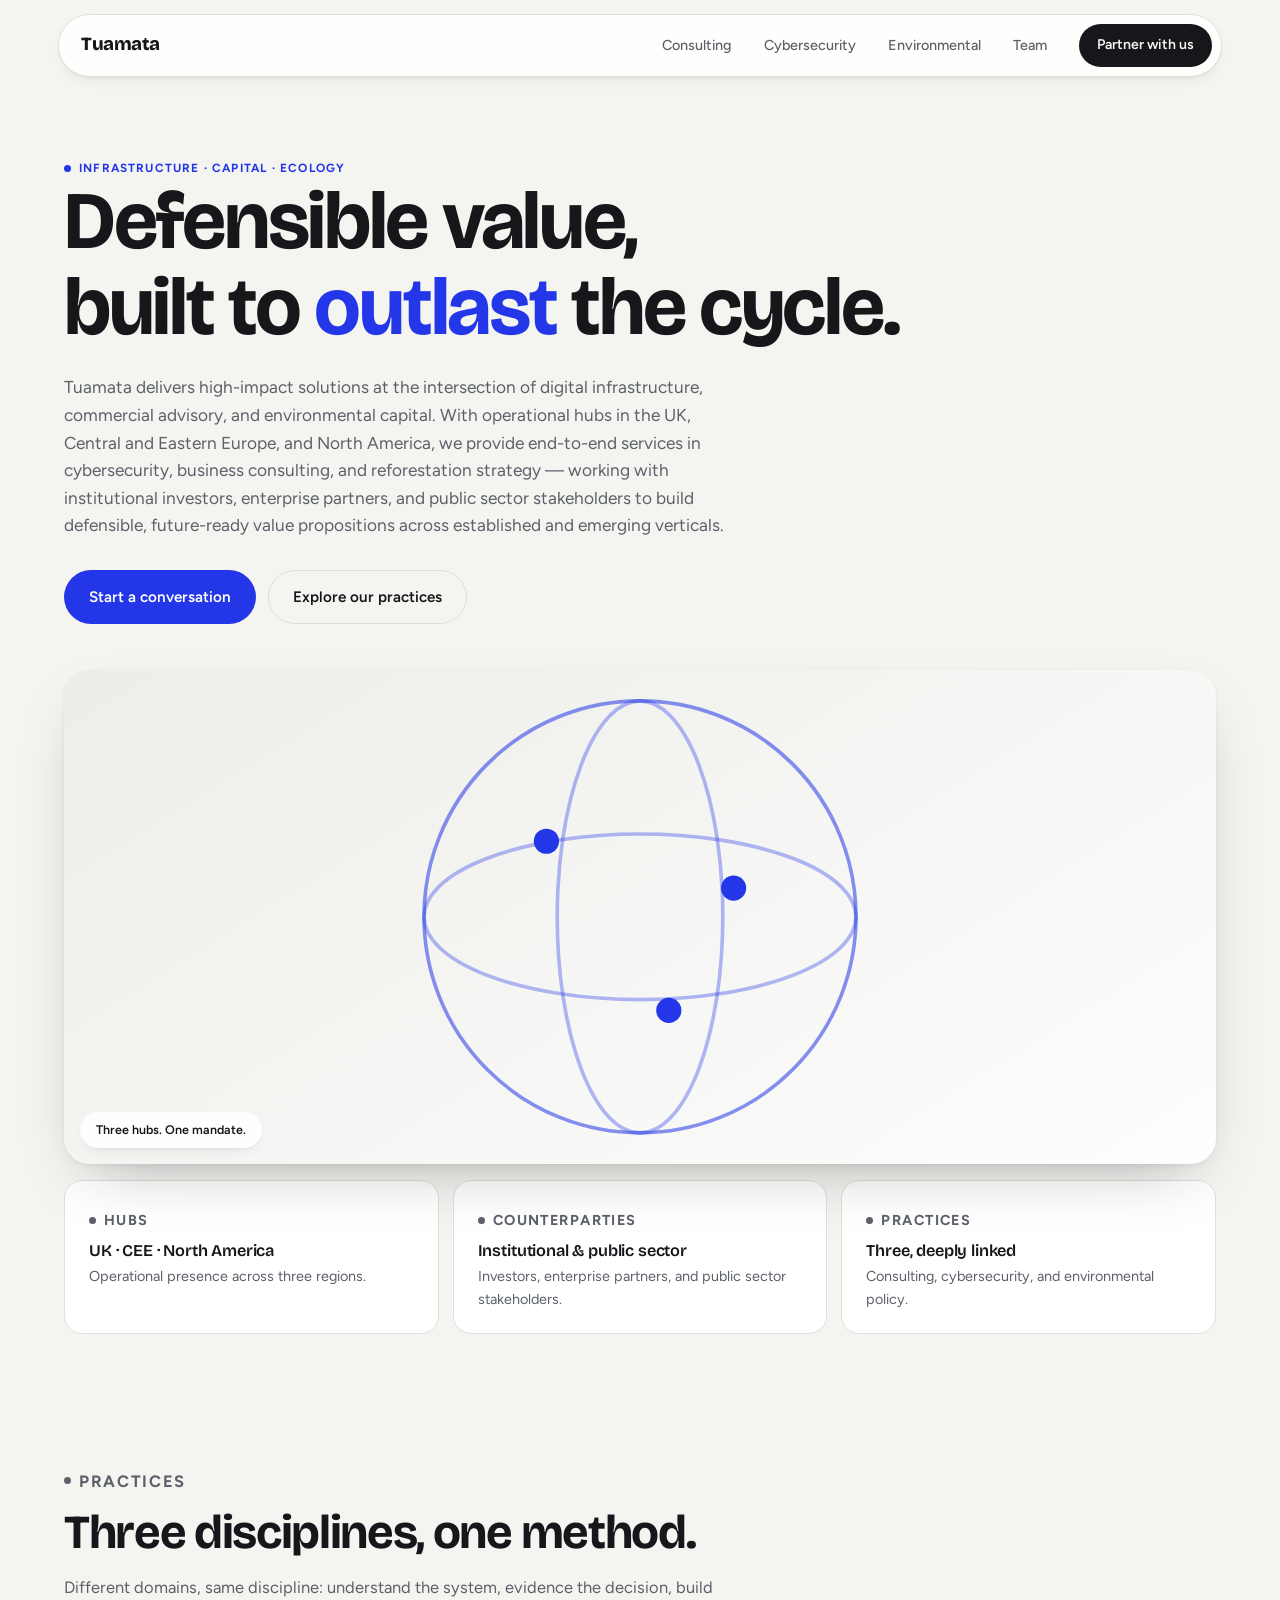
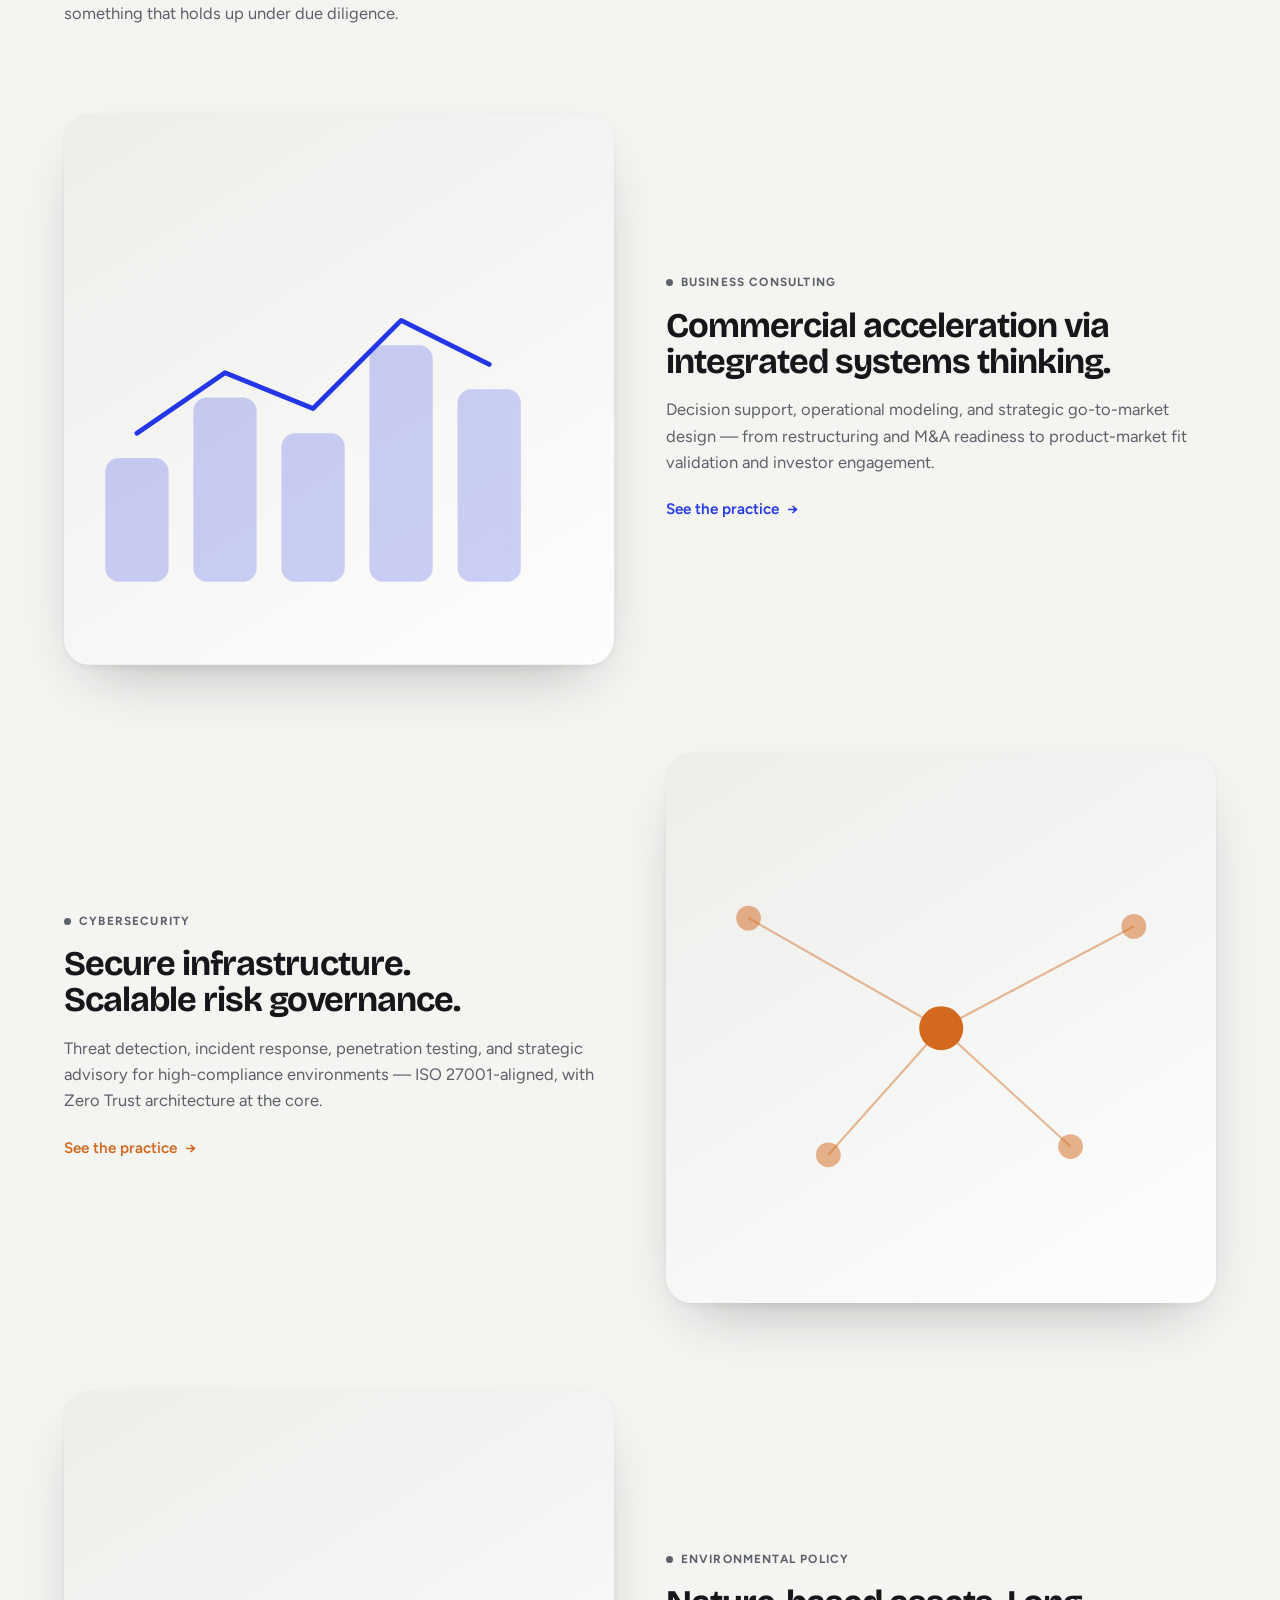
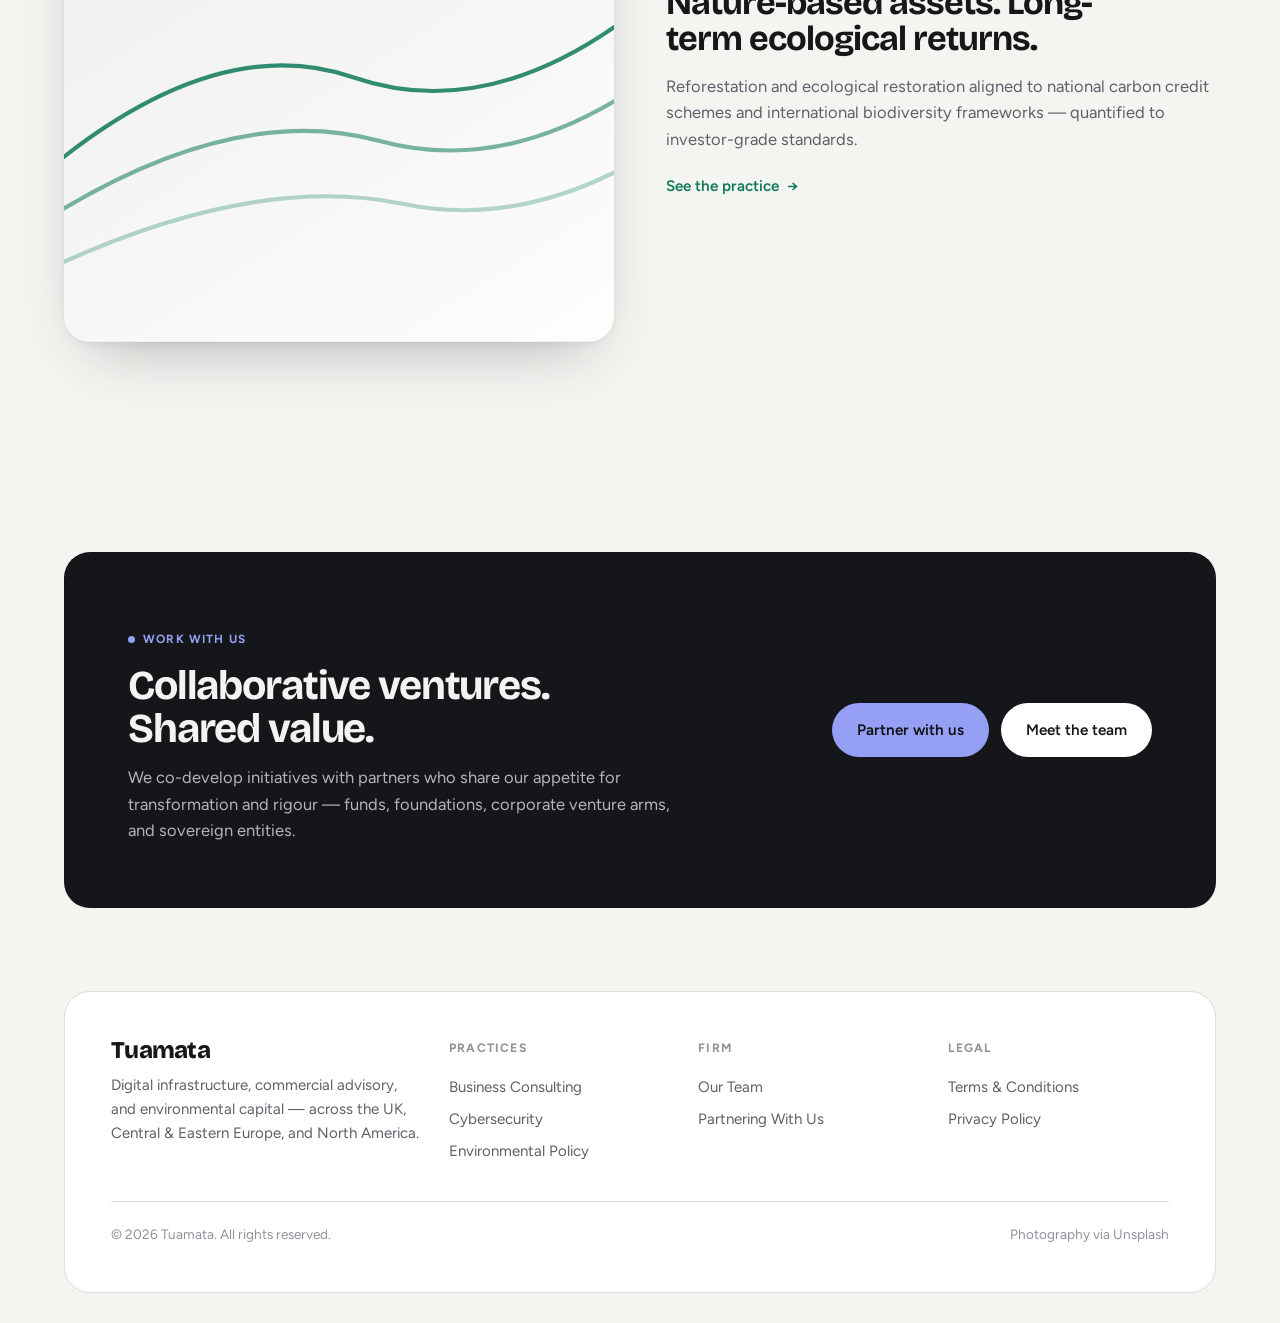
==== index.html @ 553ac47f "Add files via upload" ====
<!doctype html>
<html lang="en" data-page="home">
<head>
<meta charset="utf-8">
<meta name="viewport" content="width=device-width, initial-scale=1">
<title>Tuamata — Digital Infrastructure, Commercial Advisory &amp; Environmental Capital</title>
<meta name="description" content="Tuamata delivers solutions at the intersection of digital infrastructure, commercial advisory, and environmental capital, with hubs in the UK, Central and Eastern Europe, and North America.">
<link rel="canonical" href="https://REPLACE-DOMAIN/">
<meta property="og:type" content="website">
<meta property="og:site_name" content="Tuamata">
<meta property="og:title" content="Tuamata — Digital Infrastructure, Commercial Advisory &amp; Environmental Capital">
<meta property="og:description" content="Tuamata delivers solutions at the intersection of digital infrastructure, commercial advisory, and environmental capital, with hubs in the UK, Central and Eastern Europe, and North America.">
<meta property="og:url" content="https://REPLACE-DOMAIN/">
<meta property="og:image" content="https://images.unsplash.com/photo-1777047023536-8e47688b77f9?auto=format&amp;fit=crop&amp;q=70&amp;w=1200">
<meta name="twitter:card" content="summary_large_image">
<meta name="theme-color" content="#F4F4F1">
<link rel="icon" href="data:image/svg+xml,%3Csvg xmlns='http://www.w3.org/2000/svg' viewBox='0 0 32 32'%3E%3Crect width='32' height='32' fill='%23F4F4F1'/%3E%3Crect x='5' y='6' width='6' height='20' fill='%232337E8'/%3E%3Crect x='13' y='6' width='6' height='20' fill='%23D2691E'/%3E%3Crect x='21' y='6' width='6' height='20' fill='%230F7A5A'/%3E%3C/svg%3E">
<link rel="preconnect" href="https://fonts.googleapis.com">
<link rel="preconnect" href="https://fonts.gstatic.com" crossorigin>
<link href="https://fonts.googleapis.com/css2?family=Bricolage+Grotesque:opsz,wght@12..96,500;12..96,600;12..96,700;12..96,800&amp;family=Figtree:wght@400;500;600;700&amp;display=swap" rel="stylesheet">
<link rel="stylesheet" href="styles.css">
</head>
<body><a href="#main" class="visually-hidden">Skip to content</a>
<header class="site">
  <div class="wrap" style="padding:0 clamp(14px,3vw,44px);">
    <div class="nav-shell">
      <a href="index.html" class="wordmark">Tuamata</a>
      <button class="nav-toggle" id="navToggle" aria-expanded="false" aria-controls="primaryNav">Menu</button>
      <nav class="primary" id="primaryNav">
      <a href="business-consulting.html">Consulting</a>
      <a href="cybersecurity.html">Cybersecurity</a>
      <a href="environmental-policy.html">Environmental</a>
      <a href="our-team.html">Team</a>
      </nav>
      <a class="nav-cta" href="partnering.html">Partner with us</a>
    </div>
  </div>
</header>
<main id="main">
<section class="hero"><div class="wrap"><p class="label fade">Infrastructure · Capital · Ecology</p><h1 class="fade d1">Defensible value,<br>built to <em>outlast</em> the cycle.</h1><p class="lede fade d2">Tuamata delivers high-impact solutions at the intersection of digital infrastructure, commercial advisory, and environmental capital. With operational hubs in the UK, Central and Eastern Europe, and North America, we provide end-to-end services in cybersecurity, business consulting, and reforestation strategy — working with institutional investors, enterprise partners, and public sector stakeholders to build defensible, future-ready value propositions across established and emerging verticals.</p><div class="hero-actions fade d3"><a class="btn" href="partnering.html">Start a conversation</a><a class="btn ghost" href="business-consulting.html">Explore our practices</a></div><div class="hero-media fade d3"><figure class="media wide" style="margin:0;"><img src="https://images.unsplash.com/photo-1777047023536-8e47688b77f9?auto=format&amp;fit=crop&amp;q=80&amp;w=1800" alt="Earth photographed from space at night, city lights and continents visible" loading="eager" onerror="this.parentElement.classList.add('art-fallback')"><div class="art"><svg viewBox="0 0 640 400" preserveAspectRatio="xMidYMid slice" role="img" aria-hidden="true"><defs><linearGradient id="g1" x1="0" y1="0" x2="1" y2="1"><stop offset="0" stop-color="var(--surface-2)"></stop><stop offset="1" stop-color="var(--surface)"></stop></linearGradient></defs><rect width="640" height="400" fill="url(#g1)"></rect><circle cx="320" cy="200" r="120" fill="none" stroke="var(--accent-page)" stroke-width="2" opacity=".55"></circle><ellipse cx="320" cy="200" rx="120" ry="46" fill="none" stroke="var(--accent-page)" stroke-width="2" opacity=".35"></ellipse><ellipse cx="320" cy="200" rx="46" ry="120" fill="none" stroke="var(--accent-page)" stroke-width="2" opacity=".35"></ellipse><circle cx="268" cy="158" r="7" fill="var(--accent-page)"></circle><circle cx="372" cy="184" r="7" fill="var(--accent-page)"></circle><circle cx="336" cy="252" r="7" fill="var(--accent-page)"></circle></svg></div><figcaption class="chip">Three hubs. One mandate.</figcaption></figure></div><div class="strip"><div><p class="label">Hubs</p><h4>UK · CEE · North America</h4><p>Operational presence across three regions.</p></div><div><p class="label">Counterparties</p><h4>Institutional &amp; public sector</h4><p>Investors, enterprise partners, and public sector stakeholders.</p></div><div><p class="label">Practices</p><h4>Three, deeply linked</h4><p>Consulting, cybersecurity, and environmental policy.</p></div></div></div></section><section><div class="wrap"><div class="sec-head"><p class="label">Practices</p><h2>Three disciplines, one method.</h2><p>Different domains, same discipline: understand the system, evidence the decision, build something that holds up under due diligence.</p></div><div class="practice p-consulting"><div><p class="label">Business Consulting</p><h3>Commercial acceleration via integrated systems thinking.</h3><p>Decision support, operational modeling, and strategic go-to-market design — from restructuring and M&amp;A readiness to product-market fit validation and investor engagement.</p><a class="more" href="business-consulting.html">See the practice <span>→</span></a></div><div class="practice-media"><figure class="media square" style="margin:0;"><img src="https://images.unsplash.com/photo-1770580833511-1406842c0bb0?auto=format&amp;fit=crop&amp;q=80&amp;w=1800" alt="Looking up through the glass dome of a modern spiral atrium" loading="lazy" onerror="this.parentElement.classList.add('art-fallback')"><div class="art"><svg viewBox="0 0 640 400" preserveAspectRatio="xMidYMid slice" role="img" aria-hidden="true"><defs><linearGradient id="g2" x1="0" y1="0" x2="1" y2="1"><stop offset="0" stop-color="var(--surface-2)"></stop><stop offset="1" stop-color="var(--surface)"></stop></linearGradient></defs><rect width="640" height="400" fill="url(#g2)"></rect><g fill="var(--accent-page)" opacity=".22"><rect x="150" y="250" width="46" height="90" rx="10"></rect><rect x="214" y="206" width="46" height="134" rx="10"></rect><rect x="278" y="232" width="46" height="108" rx="10"></rect><rect x="342" y="168" width="46" height="172" rx="10"></rect><rect x="406" y="200" width="46" height="140" rx="10"></rect></g><polyline points="173,232 237,188 301,214 365,150 429,182" fill="none" stroke="var(--accent-page)" stroke-width="3.5" stroke-linecap="round" stroke-linejoin="round"></polyline></svg></div></figure></div></div><div class="practice p-cyber"><div><p class="label">Cybersecurity</p><h3>Secure infrastructure. Scalable risk governance.</h3><p>Threat detection, incident response, penetration testing, and strategic advisory for high-compliance environments — ISO 27001-aligned, with Zero Trust architecture at the core.</p><a class="more" href="cybersecurity.html">See the practice <span>→</span></a></div><div class="practice-media"><figure class="media square" style="margin:0;"><img src="https://images.unsplash.com/photo-1558494949-ef010cbdcc31?auto=format&amp;fit=crop&amp;q=80&amp;w=1800" alt="Server racks lit by indicator lights in a data centre" loading="lazy" onerror="this.parentElement.classList.add('art-fallback')"><div class="art"><svg viewBox="0 0 640 400" preserveAspectRatio="xMidYMid slice" role="img" aria-hidden="true"><defs><linearGradient id="g3" x1="0" y1="0" x2="1" y2="1"><stop offset="0" stop-color="var(--surface-2)"></stop><stop offset="1" stop-color="var(--surface)"></stop></linearGradient></defs><rect width="640" height="400" fill="url(#g3)"></rect><g stroke="var(--accent-page)" stroke-width="1.6" opacity=".45"><line x1="180" y1="120" x2="320" y2="200"></line><line x1="320" y1="200" x2="460" y2="126"></line><line x1="320" y1="200" x2="238" y2="292"></line><line x1="320" y1="200" x2="414" y2="286"></line></g><g fill="var(--accent-page)" opacity=".5"><circle cx="180" cy="120" r="9"></circle><circle cx="460" cy="126" r="9"></circle><circle cx="238" cy="292" r="9"></circle><circle cx="414" cy="286" r="9"></circle></g><circle cx="320" cy="200" r="16" fill="var(--accent-page)"></circle></svg></div></figure></div></div><div class="practice p-environment"><div><p class="label">Environmental Policy</p><h3>Nature-based assets. Long-term ecological returns.</h3><p>Reforestation and ecological restoration aligned to national carbon credit schemes and international biodiversity frameworks — quantified to investor-grade standards.</p><a class="more" href="environmental-policy.html">See the practice <span>→</span></a></div><div class="practice-media"><figure class="media square" style="margin:0;"><img src="https://images.unsplash.com/photo-1729253582825-d5f24d0d1a8b?auto=format&amp;fit=crop&amp;q=80&amp;w=1800" alt="Aerial view of a forest canopy under sunrise fog" loading="lazy" onerror="this.parentElement.classList.add('art-fallback')"><div class="art"><svg viewBox="0 0 640 400" preserveAspectRatio="xMidYMid slice" role="img" aria-hidden="true"><defs><linearGradient id="g4" x1="0" y1="0" x2="1" y2="1"><stop offset="0" stop-color="var(--surface-2)"></stop><stop offset="1" stop-color="var(--surface)"></stop></linearGradient></defs><rect width="640" height="400" fill="url(#g4)"></rect><g fill="none" stroke="var(--accent-page)" stroke-width="3" stroke-linecap="round"><path d="M80,300 Q220,170 330,208 Q440,246 560,140" opacity=".85"></path><path d="M70,336 Q230,222 348,254 Q456,284 570,190" opacity=".55"></path><path d="M60,372 Q240,274 366,300 Q470,322 580,240" opacity=".3"></path></g></svg></div></figure></div></div></div></section><section><div class="wrap"><div class="band"><div><p class="label">Work with us</p><h2 style="margin-top:14px;">Collaborative ventures. Shared value.</h2><p>We co-develop initiatives with partners who share our appetite for transformation and rigour — funds, foundations, corporate venture arms, and sovereign entities.</p></div><div style="display:flex; gap:12px; flex-wrap:wrap; justify-content:flex-end;"><a class="btn" href="partnering.html">Partner with us</a><a class="btn light" href="our-team.html">Meet the team</a></div></div></div></section>
</main>
<footer class="site">
  <div class="wrap">
    <div class="footer-inner">
      <div class="footer-top">
        <div class="footer-brand">
          <h4>Tuamata</h4>
          <p>Digital infrastructure, commercial advisory, and environmental capital &mdash; across the UK, Central &amp; Eastern Europe, and North America.</p>
        </div>
        <div>
          <h5>Practices</h5>
          <a href="business-consulting.html">Business Consulting</a>
          <a href="cybersecurity.html">Cybersecurity</a>
          <a href="environmental-policy.html">Environmental Policy</a>
        </div>
        <div>
          <h5>Firm</h5>
          <a href="our-team.html">Our Team</a>
          <a href="partnering.html">Partnering With Us</a>
        </div>
        <div>
          <h5>Legal</h5>
          <a href="terms.html">Terms &amp; Conditions</a>
          <a href="privacy.html">Privacy Policy</a>
        </div>
      </div>
      <div class="footer-base">
        <span>&copy; <span id="year">2026</span> Tuamata. All rights reserved.</span>
        <span>Photography via Unsplash</span>
      </div>
    </div>
  </div>
</footer>
<script src="script.js"></script>
</body>
</html>
---- styles.css ----
/* ============ Option C — contemporary editorial ============ */
  :root{
    --bg:#F4F4F1;
    --surface:#FFFFFF;
    --surface-2:#EBEBE7;
    --ink:#15171A;
    --ink-muted:#5C6169;
    --ink-faint:#8E939A;
    --line:#DEDEDA;

    --accent:#2337E8;
    --accent-press:#1A2AC0;
    --on-accent:#FFFFFF;
    --consulting:#2337E8;
    --cyber:#D2691E;
    --environment:#0F7A5A;
    --accent-page:var(--accent);

    --deep:#14161A;
    --deep-ink:#F3F4F1;

    --r-lg:26px;
    --r-md:18px;
    --r-sm:12px;
    --r-pill:999px;

    --display:'Bricolage Grotesque','Helvetica Neue',Arial,sans-serif;
    --body:'Figtree','Helvetica Neue',Arial,sans-serif;
    --shadow-sm:0 1px 2px rgba(21,23,26,.05), 0 6px 18px -10px rgba(21,23,26,.16);
    --shadow-lg:0 2px 6px rgba(21,23,26,.06), 0 26px 60px -28px rgba(21,23,26,.34);
  }
  @media (prefers-color-scheme: dark){
    :root:not([data-theme="light"]){
      --bg:#101215;
      --surface:#181A1E;
      --surface-2:#212429;
      --ink:#F0F1EE;
      --ink-muted:#A0A6AD;
      --ink-faint:#767C84;
      --line:#262A2F;

      --accent:#8092FF;
      --accent-press:#A3B0FF;
      --on-accent:#0E1014;
      --consulting:#8092FF;
      --cyber:#E8A264;
      --environment:#4FC29B;

      --deep:#080A0C;
      --deep-ink:#F0F1EE;
      --shadow-sm:0 1px 2px rgba(0,0,0,.4), 0 8px 20px -12px rgba(0,0,0,.7);
      --shadow-lg:0 2px 6px rgba(0,0,0,.5), 0 30px 64px -30px rgba(0,0,0,.85);
    }
  }
  :root[data-theme="dark"]{
    --bg:#101215; --surface:#181A1E; --surface-2:#212429;
    --ink:#F0F1EE; --ink-muted:#A0A6AD; --ink-faint:#767C84; --line:#262A2F;
    --accent:#8092FF; --accent-press:#A3B0FF; --on-accent:#0E1014;
    --consulting:#8092FF; --cyber:#E8A264; --environment:#4FC29B;
    --deep:#080A0C; --deep-ink:#F0F1EE;
    --shadow-sm:0 1px 2px rgba(0,0,0,.4), 0 8px 20px -12px rgba(0,0,0,.7);
    --shadow-lg:0 2px 6px rgba(0,0,0,.5), 0 30px 64px -30px rgba(0,0,0,.85);
  }
  html[data-page="business-consulting"]{ --accent-page:var(--consulting); }
  html[data-page="cybersecurity"]{ --accent-page:var(--cyber); }
  html[data-page="environmental-policy"]{ --accent-page:var(--environment); }

  *,*::before,*::after{ box-sizing:border-box; }
  body{
    margin:0; background:var(--bg); color:var(--ink);
    font-family:var(--body); font-size:16.5px; line-height:1.6;
    -webkit-font-smoothing:antialiased;
  }
  img{ max-width:100%; display:block; }
  a{ color:inherit; }
  p{ margin:0; }
  h1,h2,h3,h4{ margin:0; font-family:var(--display); font-weight:700; letter-spacing:-.028em; line-height:1.05; text-wrap:balance; }
  ::selection{ background:var(--accent-page); color:var(--on-accent); }
  :focus-visible{ outline:2.5px solid var(--accent-page); outline-offset:3px; border-radius:4px; }
  .visually-hidden{ position:absolute; width:1px; height:1px; overflow:hidden; clip:rect(0 0 0 0); white-space:nowrap; }

  .wrap{ max-width:1240px; margin:0 auto; padding:0 clamp(18px,3.6vw,44px); }
  .label{
    display:inline-flex; align-items:center; gap:8px; font-size:.74rem; font-weight:700;
    letter-spacing:.1em; text-transform:uppercase; color:var(--accent-page);
  }
  .label::before{ content:""; width:7px; height:7px; border-radius:50%; background:currentColor; }

  /* ---- Floating pill nav ---- */
  header.site{ position:sticky; top:0; z-index:60; padding:14px 0 0; }
  .nav-shell{
    max-width:1240px; margin:0 auto; display:flex; align-items:center; gap:18px;
    background:color-mix(in srgb, var(--surface) 86%, transparent);
    backdrop-filter:blur(14px) saturate(1.2);
    border:1px solid var(--line); border-radius:var(--r-pill);
    padding:9px 9px 9px 22px; box-shadow:var(--shadow-sm);
  }
  .wordmark{ font-family:var(--display); font-weight:800; font-size:1.16rem; letter-spacing:-.03em; text-decoration:none; color:var(--ink); }
  nav.primary{ display:flex; gap:4px; margin-left:auto; }
  nav.primary a{
    text-decoration:none; color:var(--ink-muted); font-size:.9rem; font-weight:500;
    padding:8px 14px; border-radius:var(--r-pill); transition:background .16s ease, color .16s ease;
  }
  nav.primary a:hover{ background:var(--surface-2); color:var(--ink); }
  nav.primary a[aria-current="page"]{ background:var(--accent-page); color:var(--on-accent); }
  .nav-cta{
    text-decoration:none; background:var(--ink); color:var(--bg); font-size:.88rem; font-weight:600;
    padding:10px 18px; border-radius:var(--r-pill); white-space:nowrap;
  }
  .nav-cta:hover{ background:var(--accent-page); color:var(--on-accent); }
  .nav-toggle{
    display:none; margin-left:auto; background:var(--ink); color:var(--bg); border:none;
    font-family:var(--body); font-size:.86rem; font-weight:600; padding:10px 18px;
    border-radius:var(--r-pill); cursor:pointer;
  }
  @media (max-width:940px){
    nav.primary{
      display:none; position:absolute; left:0; right:0; top:calc(100% + 10px);
      flex-direction:column; gap:2px; background:var(--surface); border:1px solid var(--line);
      border-radius:var(--r-md); padding:10px; box-shadow:var(--shadow-lg);
    }
    nav.primary.open{ display:flex; }
    nav.primary a{ padding:12px 16px; border-radius:var(--r-sm); }
    .nav-cta{ display:none; }
    .nav-toggle{ display:inline-block; }
    .nav-shell{ position:relative; }
  }

  /* ---- Hero ---- */
  .hero{ padding:clamp(38px,6vw,76px) 0 clamp(20px,3vw,34px); }
  .hero h1{ font-size:clamp(2.5rem,6.4vw,5.1rem); }
  .hero h1 em{ font-style:normal; color:var(--accent-page); }
  .hero .lede{ margin-top:24px; font-size:clamp(1rem,1.35vw,1.14rem); color:var(--ink-muted); max-width:60ch; }
  .hero-actions{ display:flex; gap:12px; flex-wrap:wrap; margin-top:30px; }

  .btn{
    display:inline-flex; align-items:center; gap:9px; text-decoration:none; cursor:pointer;
    font-family:var(--body); font-size:.95rem; font-weight:600; padding:14px 24px;
    border-radius:var(--r-pill); background:var(--accent-page); color:var(--on-accent);
    border:1px solid transparent; transition:transform .16s ease, background .16s ease;
  }
  .btn:hover{ transform:translateY(-1px); }
  .btn.ghost{ background:transparent; color:var(--ink); border-color:var(--line); }
  .btn.ghost:hover{ border-color:var(--ink); }
  .btn.light{ background:var(--surface); color:var(--ink); }

  /* ---- Media ---- */
  .media{ position:relative; overflow:hidden; border-radius:var(--r-lg); background:var(--surface-2); box-shadow:var(--shadow-lg); }
  .media img{ width:100%; height:100%; object-fit:cover; transition:transform .7s cubic-bezier(.2,.7,.3,1); }
  .media:hover img{ transform:scale(1.03); }
  .media.tall img{ aspect-ratio:4/5; }
  .media.wide img{ aspect-ratio:16/9; }
  .media.square img{ aspect-ratio:1/1; }
  .media .art{ display:none; width:100%; aspect-ratio:16/9; }
  .media.square .art{ aspect-ratio:1/1; }
  .media.tall .art{ aspect-ratio:4/5; }
  .hero-media .media .art{ aspect-ratio:21/9; }
  @media (max-width:700px){ .hero-media .media .art{ aspect-ratio:4/3; } }
  .media .art svg{ width:100%; height:100%; display:block; }
  .media.art-fallback img{ display:none; }
  .media.art-fallback .art{ display:block; }
  .media .chip{
    position:absolute; left:16px; bottom:16px; background:color-mix(in srgb, var(--surface) 88%, transparent);
    backdrop-filter:blur(8px); border-radius:var(--r-pill); padding:8px 16px;
    font-size:.78rem; font-weight:600; color:var(--ink); box-shadow:var(--shadow-sm);
  }

  .hero-media{ margin-top:clamp(28px,4vw,46px); }
  .hero-media .media img{ aspect-ratio:21/9; }
  @media (max-width:700px){ .hero-media .media img{ aspect-ratio:4/3; } }

  /* ---- Stat strip ---- */
  .strip{ display:grid; grid-template-columns:repeat(3,1fr); gap:14px; margin-top:16px; }
  .strip > div{ background:var(--surface); border:1px solid var(--line); border-radius:var(--r-md); padding:22px 24px; }
  .strip h4{ font-size:1.02rem; font-weight:600; margin-top:10px; letter-spacing:-.01em; }
  .strip p{ color:var(--ink-muted); font-size:.9rem; margin-top:6px; }
  @media (max-width:820px){ .strip{ grid-template-columns:1fr; } }

  /* ---- Sections ---- */
  section{ padding:clamp(46px,6.5vw,90px) 0; }
  .sec-head{ max-width:60ch; margin-bottom:clamp(26px,3.5vw,44px); }
  .sec-head h2{ font-size:clamp(1.9rem,3.7vw,3rem); margin-top:14px; }
  .sec-head p{ color:var(--ink-muted); margin-top:16px; font-size:1.03rem; }

  /* ---- Practice blocks ---- */
  .practice{
    display:grid; grid-template-columns:1fr 1fr; gap:clamp(24px,4vw,64px); align-items:center;
    padding:clamp(26px,3.5vw,44px) 0;
  }
  .practice:nth-child(even) .practice-media{ order:-1; }
  .practice h3{ font-size:clamp(1.6rem,2.7vw,2.3rem); margin-top:14px; }
  .practice p{ color:var(--ink-muted); margin-top:16px; }
  .practice .more{
    display:inline-flex; align-items:center; gap:8px; margin-top:22px; text-decoration:none;
    font-weight:600; font-size:.95rem; color:var(--accent-page);
  }
  .practice .more span{ transition:transform .18s ease; }
  .practice .more:hover span{ transform:translateX(4px); }
  .p-consulting{ --accent-page:var(--consulting); }
  .p-cyber{ --accent-page:var(--cyber); }
  .p-environment{ --accent-page:var(--environment); }
  @media (max-width:860px){
    .practice{ grid-template-columns:1fr; }
    .practice:nth-child(even) .practice-media{ order:0; }
  }

  /* ---- Cards ---- */
  .cards{ display:grid; grid-template-columns:repeat(3,1fr); gap:16px; }
  .cards.two{ grid-template-columns:repeat(2,1fr); }
  .card{
    background:var(--surface); border:1px solid var(--line); border-radius:var(--r-md);
    padding:26px 26px 28px; transition:transform .18s ease, box-shadow .18s ease;
  }
  .card:hover{ transform:translateY(-3px); box-shadow:var(--shadow-lg); }
  .card h4{ font-size:1.1rem; font-weight:700; margin-top:14px; }
  .card p{ color:var(--ink-muted); font-size:.93rem; margin-top:10px; }
  .card .dot{ width:34px; height:34px; border-radius:var(--r-pill); background:var(--accent-page); opacity:.14; }
  @media (max-width:900px){ .cards, .cards.two{ grid-template-columns:1fr 1fr; } }
  @media (max-width:620px){ .cards, .cards.two{ grid-template-columns:1fr; } }

  /* ---- List rows ---- */
  .rows{ border-top:1px solid var(--line); }
  .row{ display:grid; grid-template-columns:minmax(180px,.4fr) 1fr; gap:24px; padding:22px 0; border-bottom:1px solid var(--line); align-items:baseline; }
  .row h4{ font-size:1.05rem; font-weight:700; }
  .row p{ color:var(--ink-muted); font-size:.95rem; }
  @media (max-width:700px){ .row{ grid-template-columns:1fr; gap:8px; } }

  /* ---- Deep CTA band ---- */
  .band{
    background:var(--deep); color:var(--deep-ink); border-radius:var(--r-lg);
    padding:clamp(34px,5vw,64px); display:grid; grid-template-columns:1.15fr .85fr;
    gap:clamp(24px,4vw,52px); align-items:center;
  }
  .band h2{ font-size:clamp(1.7rem,3.2vw,2.6rem); }
  .band p{ color:color-mix(in srgb, var(--deep-ink) 72%, transparent); margin-top:14px; }
  /* the accent is tuned for a light ground; lift it for the dark band */
  .band{ --on-dark-accent:color-mix(in srgb, var(--accent-page) 48%, #FFFFFF); }
  .band .label{ color:var(--on-dark-accent); }
  .band .btn:not(.light){ background:var(--on-dark-accent); color:#0E1014; }
  @media (max-width:820px){ .band{ grid-template-columns:1fr; } }

  /* ---- Contact ---- */
  .contact-card{ background:var(--surface); border:1px solid var(--line); border-radius:var(--r-lg); padding:clamp(24px,3vw,38px); }
  .contact-grid{ display:grid; grid-template-columns:.85fr 1.15fr; gap:clamp(26px,4vw,56px); align-items:start; }
  @media (max-width:820px){ .contact-grid{ grid-template-columns:1fr; } }
  .contact-meta{ margin:22px 0 0; display:grid; gap:16px; }
  .contact-meta div{ display:grid; gap:3px; }
  .contact-meta dt{ font-size:.74rem; font-weight:700; letter-spacing:.1em; text-transform:uppercase; color:var(--ink-faint); }
  .contact-meta dd{ margin:0; color:var(--ink-muted); font-size:.95rem; }
  .contact-meta dd a{ color:var(--accent-page); font-weight:600; }
  .contact-form{ display:grid; gap:16px; }
  .field{ display:grid; gap:7px; }
  .field label{ font-size:.8rem; font-weight:600; color:var(--ink-muted); }
  .field input, .field textarea{
    font-family:var(--body); font-size:.98rem; color:var(--ink); background:var(--bg);
    border:1px solid var(--line); border-radius:var(--r-sm); padding:13px 15px; width:100%; resize:vertical;
  }
  .field input:focus, .field textarea:focus{ outline:2.5px solid var(--accent-page); outline-offset:1px; border-color:transparent; }
  .contact-form .btn{ justify-self:start; }
  .form-note{ font-size:.85rem; color:var(--ink-muted); min-height:1em; }
  .form-note.error{ color:#C4432B; }
  @media (prefers-color-scheme: dark){ :root:not([data-theme="light"]) .form-note.error{ color:#F2937C; } }

  /* ---- Legal ---- */
  .legal{ max-width:74ch; }
  .legal h3{ font-size:1.12rem; margin-top:32px; }
  .legal p{ color:var(--ink-muted); margin-top:12px; }
  .draft-chip{
    display:inline-block; background:color-mix(in srgb, var(--cyber) 14%, transparent); color:var(--cyber);
    border-radius:var(--r-pill); padding:7px 16px; font-size:.78rem; font-weight:700; margin-bottom:20px;
  }

  /* ---- Footer ---- */
  footer.site{ padding:0 0 30px; }
  .footer-inner{ background:var(--surface); border:1px solid var(--line); border-radius:var(--r-lg); padding:clamp(28px,4vw,46px); }
  .footer-top{ display:grid; grid-template-columns:1.4fr 1fr 1fr 1fr; gap:28px; }
  .footer-top h5{ font-size:.76rem; font-weight:700; letter-spacing:.1em; text-transform:uppercase; color:var(--ink-faint); margin:0 0 14px; }
  .footer-top a{ display:block; text-decoration:none; color:var(--ink-muted); font-size:.94rem; padding:4px 0; }
  .footer-top a:hover{ color:var(--ink); }
  .footer-brand h4{ font-family:var(--display); font-weight:800; font-size:1.5rem; letter-spacing:-.03em; }
  .footer-brand p{ color:var(--ink-muted); font-size:.94rem; margin-top:10px; max-width:34ch; }
  .footer-base{
    display:flex; justify-content:space-between; gap:16px; flex-wrap:wrap;
    margin-top:34px; padding-top:22px; border-top:1px solid var(--line);
    font-size:.85rem; color:var(--ink-faint);
  }
  .footer-base a{ color:var(--ink-faint); text-decoration:none; }
  .footer-base a:hover{ color:var(--ink); }
  @media (max-width:860px){ .footer-top{ grid-template-columns:1fr 1fr; } }

  @media (prefers-reduced-motion: no-preference){
    .fade{ animation:fade .6s cubic-bezier(.2,.7,.3,1) both; }
    .fade.d1{ animation-delay:.07s; } .fade.d2{ animation-delay:.14s; } .fade.d3{ animation-delay:.21s; }
    @keyframes fade{ from{ opacity:0; transform:translateY(14px); } to{ opacity:1; transform:none; } }
  }
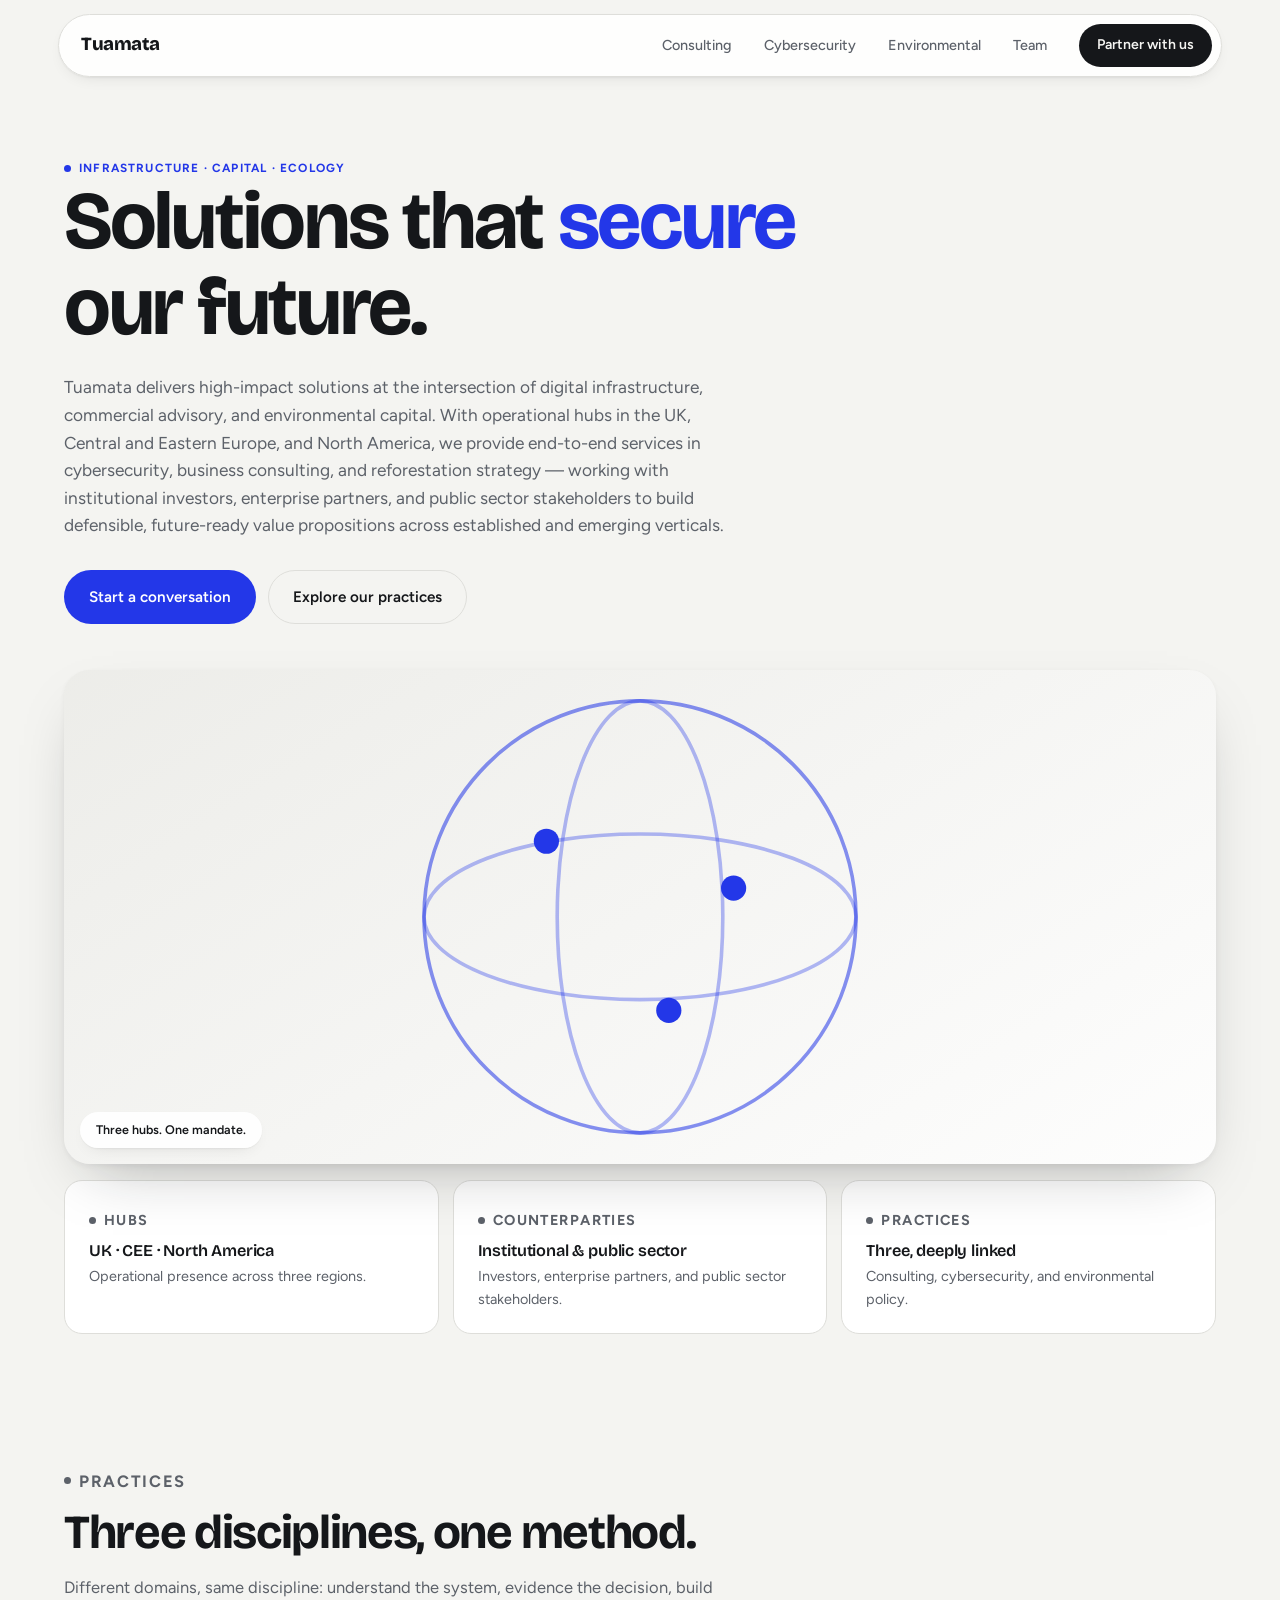
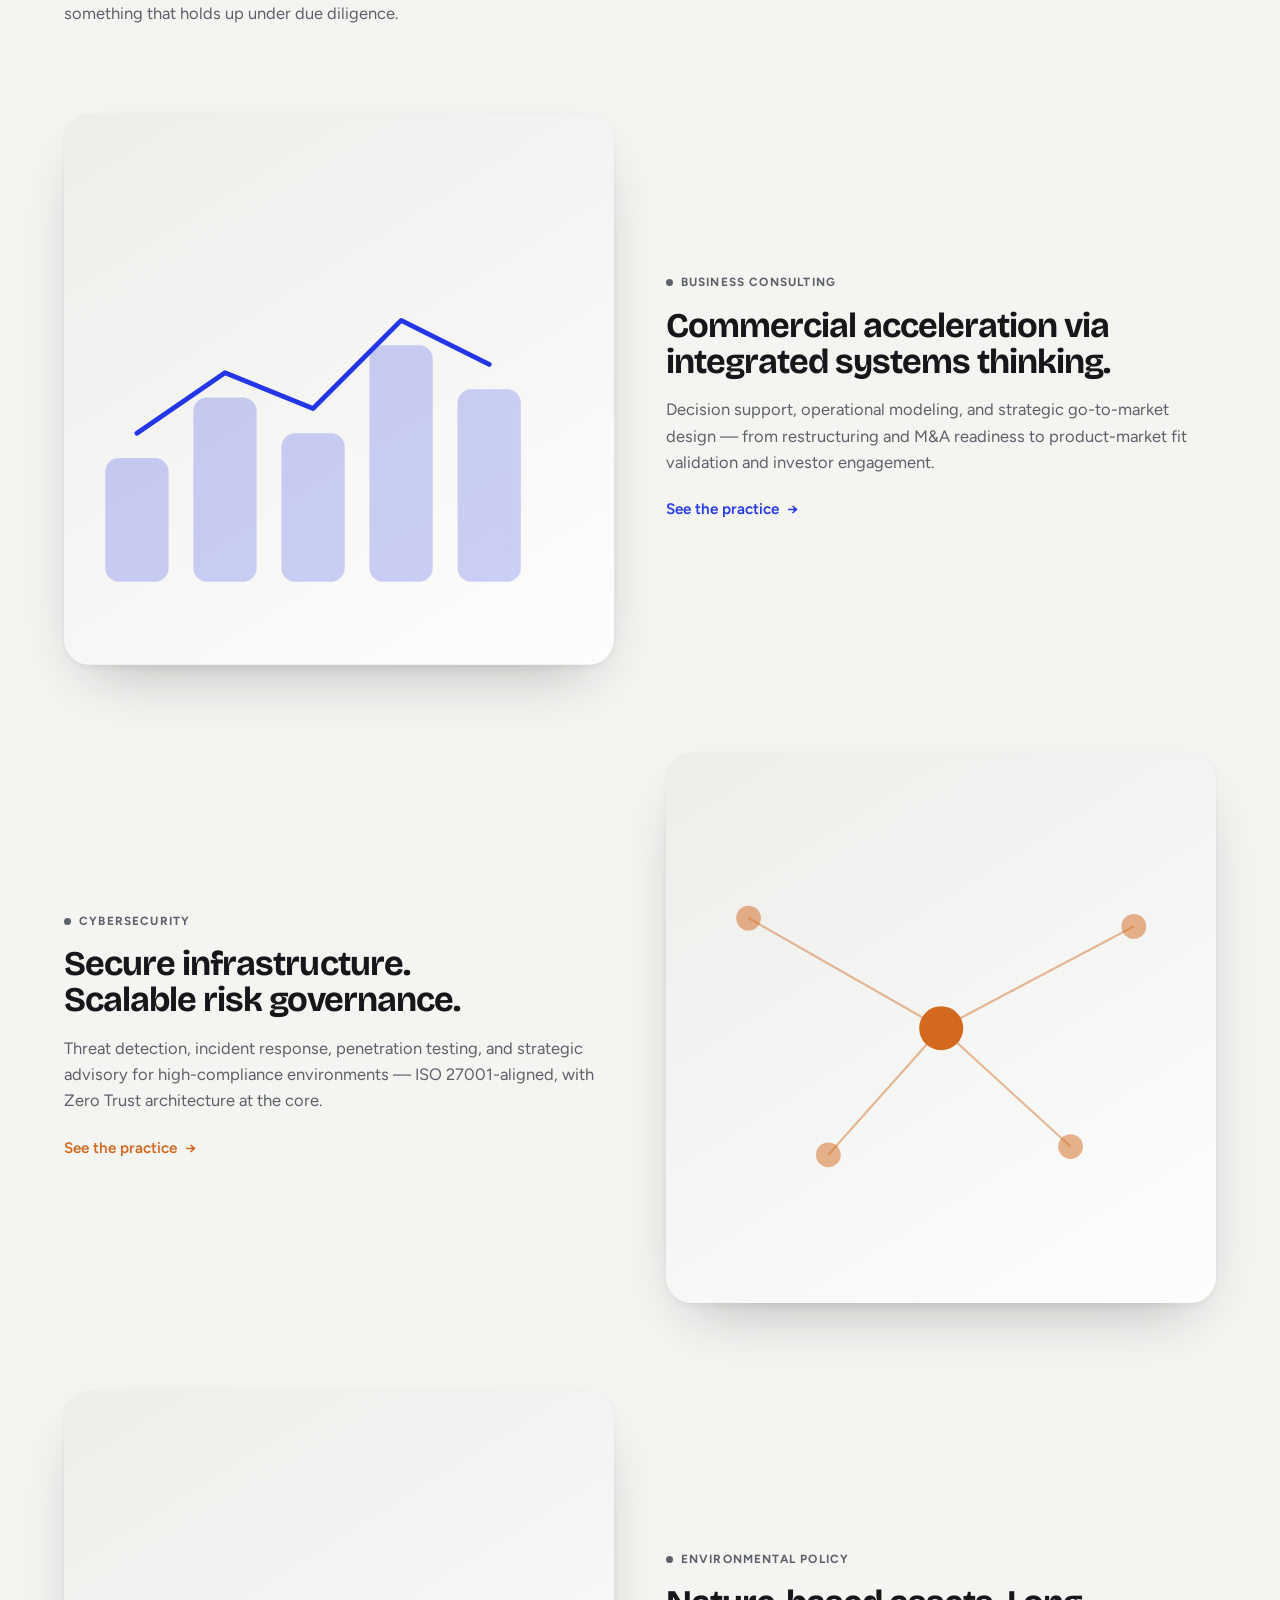
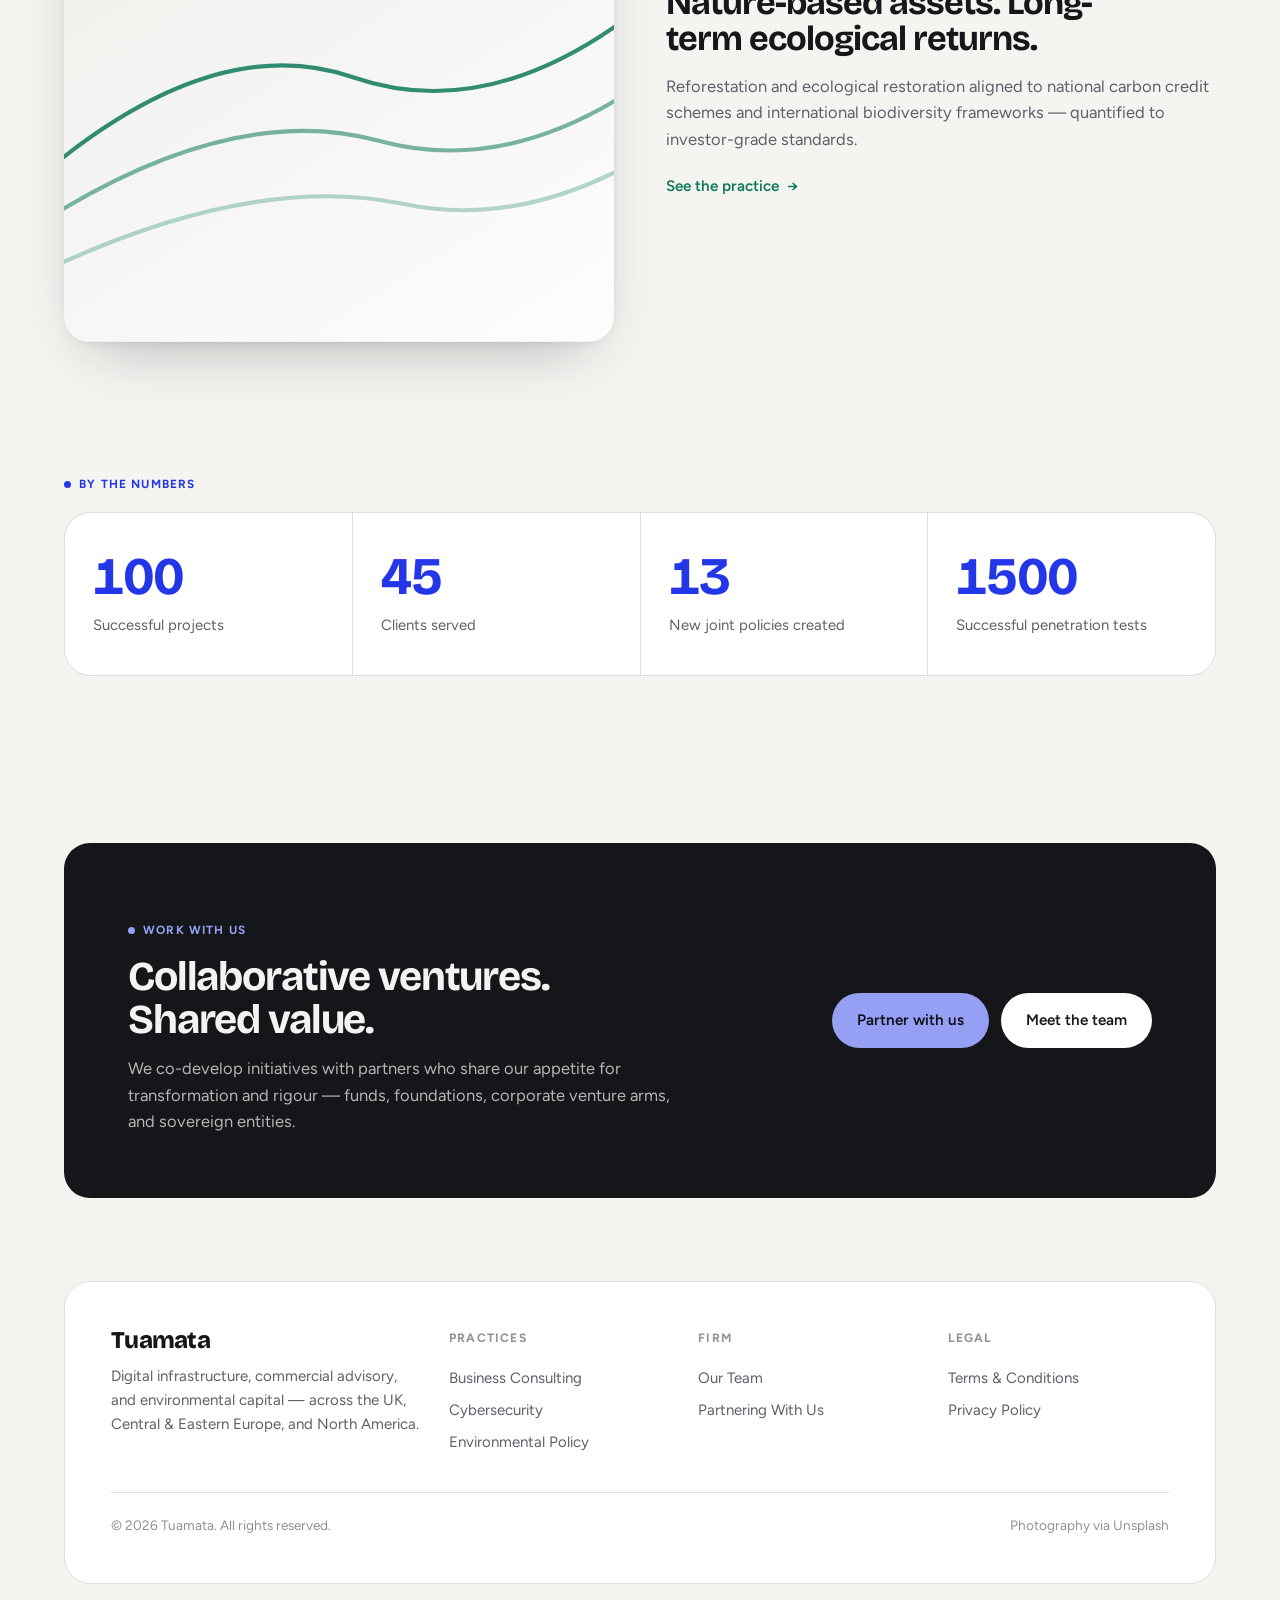
==== commit 30948686: "Add files via upload" ====
--- a/index.html
+++ b/index.html
@@ -5,12 +5,12 @@
 <meta name="viewport" content="width=device-width, initial-scale=1">
 <title>Tuamata — Digital Infrastructure, Commercial Advisory &amp; Environmental Capital</title>
 <meta name="description" content="Tuamata delivers solutions at the intersection of digital infrastructure, commercial advisory, and environmental capital, with hubs in the UK, Central and Eastern Europe, and North America.">
-<link rel="canonical" href="https://REPLACE-DOMAIN/">
+<link rel="canonical" href="https://tuamata.co.uk/">
 <meta property="og:type" content="website">
 <meta property="og:site_name" content="Tuamata">
 <meta property="og:title" content="Tuamata — Digital Infrastructure, Commercial Advisory &amp; Environmental Capital">
 <meta property="og:description" content="Tuamata delivers solutions at the intersection of digital infrastructure, commercial advisory, and environmental capital, with hubs in the UK, Central and Eastern Europe, and North America.">
-<meta property="og:url" content="https://REPLACE-DOMAIN/">
+<meta property="og:url" content="https://tuamata.co.uk/">
 <meta property="og:image" content="https://images.unsplash.com/photo-1777047023536-8e47688b77f9?auto=format&amp;fit=crop&amp;q=70&amp;w=1200">
 <meta name="twitter:card" content="summary_large_image">
 <meta name="theme-color" content="#F4F4F1">
@@ -37,7 +37,7 @@
   </div>
 </header>
 <main id="main">
-<section class="hero"><div class="wrap"><p class="label fade">Infrastructure · Capital · Ecology</p><h1 class="fade d1">Defensible value,<br>built to <em>outlast</em> the cycle.</h1><p class="lede fade d2">Tuamata delivers high-impact solutions at the intersection of digital infrastructure, commercial advisory, and environmental capital. With operational hubs in the UK, Central and Eastern Europe, and North America, we provide end-to-end services in cybersecurity, business consulting, and reforestation strategy — working with institutional investors, enterprise partners, and public sector stakeholders to build defensible, future-ready value propositions across established and emerging verticals.</p><div class="hero-actions fade d3"><a class="btn" href="partnering.html">Start a conversation</a><a class="btn ghost" href="business-consulting.html">Explore our practices</a></div><div class="hero-media fade d3"><figure class="media wide" style="margin:0;"><img src="https://images.unsplash.com/photo-1777047023536-8e47688b77f9?auto=format&amp;fit=crop&amp;q=80&amp;w=1800" alt="Earth photographed from space at night, city lights and continents visible" loading="eager" onerror="this.parentElement.classList.add('art-fallback')"><div class="art"><svg viewBox="0 0 640 400" preserveAspectRatio="xMidYMid slice" role="img" aria-hidden="true"><defs><linearGradient id="g1" x1="0" y1="0" x2="1" y2="1"><stop offset="0" stop-color="var(--surface-2)"></stop><stop offset="1" stop-color="var(--surface)"></stop></linearGradient></defs><rect width="640" height="400" fill="url(#g1)"></rect><circle cx="320" cy="200" r="120" fill="none" stroke="var(--accent-page)" stroke-width="2" opacity=".55"></circle><ellipse cx="320" cy="200" rx="120" ry="46" fill="none" stroke="var(--accent-page)" stroke-width="2" opacity=".35"></ellipse><ellipse cx="320" cy="200" rx="46" ry="120" fill="none" stroke="var(--accent-page)" stroke-width="2" opacity=".35"></ellipse><circle cx="268" cy="158" r="7" fill="var(--accent-page)"></circle><circle cx="372" cy="184" r="7" fill="var(--accent-page)"></circle><circle cx="336" cy="252" r="7" fill="var(--accent-page)"></circle></svg></div><figcaption class="chip">Three hubs. One mandate.</figcaption></figure></div><div class="strip"><div><p class="label">Hubs</p><h4>UK · CEE · North America</h4><p>Operational presence across three regions.</p></div><div><p class="label">Counterparties</p><h4>Institutional &amp; public sector</h4><p>Investors, enterprise partners, and public sector stakeholders.</p></div><div><p class="label">Practices</p><h4>Three, deeply linked</h4><p>Consulting, cybersecurity, and environmental policy.</p></div></div></div></section><section><div class="wrap"><div class="sec-head"><p class="label">Practices</p><h2>Three disciplines, one method.</h2><p>Different domains, same discipline: understand the system, evidence the decision, build something that holds up under due diligence.</p></div><div class="practice p-consulting"><div><p class="label">Business Consulting</p><h3>Commercial acceleration via integrated systems thinking.</h3><p>Decision support, operational modeling, and strategic go-to-market design — from restructuring and M&amp;A readiness to product-market fit validation and investor engagement.</p><a class="more" href="business-consulting.html">See the practice <span>→</span></a></div><div class="practice-media"><figure class="media square" style="margin:0;"><img src="https://images.unsplash.com/photo-1770580833511-1406842c0bb0?auto=format&amp;fit=crop&amp;q=80&amp;w=1800" alt="Looking up through the glass dome of a modern spiral atrium" loading="lazy" onerror="this.parentElement.classList.add('art-fallback')"><div class="art"><svg viewBox="0 0 640 400" preserveAspectRatio="xMidYMid slice" role="img" aria-hidden="true"><defs><linearGradient id="g2" x1="0" y1="0" x2="1" y2="1"><stop offset="0" stop-color="var(--surface-2)"></stop><stop offset="1" stop-color="var(--surface)"></stop></linearGradient></defs><rect width="640" height="400" fill="url(#g2)"></rect><g fill="var(--accent-page)" opacity=".22"><rect x="150" y="250" width="46" height="90" rx="10"></rect><rect x="214" y="206" width="46" height="134" rx="10"></rect><rect x="278" y="232" width="46" height="108" rx="10"></rect><rect x="342" y="168" width="46" height="172" rx="10"></rect><rect x="406" y="200" width="46" height="140" rx="10"></rect></g><polyline points="173,232 237,188 301,214 365,150 429,182" fill="none" stroke="var(--accent-page)" stroke-width="3.5" stroke-linecap="round" stroke-linejoin="round"></polyline></svg></div></figure></div></div><div class="practice p-cyber"><div><p class="label">Cybersecurity</p><h3>Secure infrastructure. Scalable risk governance.</h3><p>Threat detection, incident response, penetration testing, and strategic advisory for high-compliance environments — ISO 27001-aligned, with Zero Trust architecture at the core.</p><a class="more" href="cybersecurity.html">See the practice <span>→</span></a></div><div class="practice-media"><figure class="media square" style="margin:0;"><img src="https://images.unsplash.com/photo-1558494949-ef010cbdcc31?auto=format&amp;fit=crop&amp;q=80&amp;w=1800" alt="Server racks lit by indicator lights in a data centre" loading="lazy" onerror="this.parentElement.classList.add('art-fallback')"><div class="art"><svg viewBox="0 0 640 400" preserveAspectRatio="xMidYMid slice" role="img" aria-hidden="true"><defs><linearGradient id="g3" x1="0" y1="0" x2="1" y2="1"><stop offset="0" stop-color="var(--surface-2)"></stop><stop offset="1" stop-color="var(--surface)"></stop></linearGradient></defs><rect width="640" height="400" fill="url(#g3)"></rect><g stroke="var(--accent-page)" stroke-width="1.6" opacity=".45"><line x1="180" y1="120" x2="320" y2="200"></line><line x1="320" y1="200" x2="460" y2="126"></line><line x1="320" y1="200" x2="238" y2="292"></line><line x1="320" y1="200" x2="414" y2="286"></line></g><g fill="var(--accent-page)" opacity=".5"><circle cx="180" cy="120" r="9"></circle><circle cx="460" cy="126" r="9"></circle><circle cx="238" cy="292" r="9"></circle><circle cx="414" cy="286" r="9"></circle></g><circle cx="320" cy="200" r="16" fill="var(--accent-page)"></circle></svg></div></figure></div></div><div class="practice p-environment"><div><p class="label">Environmental Policy</p><h3>Nature-based assets. Long-term ecological returns.</h3><p>Reforestation and ecological restoration aligned to national carbon credit schemes and international biodiversity frameworks — quantified to investor-grade standards.</p><a class="more" href="environmental-policy.html">See the practice <span>→</span></a></div><div class="practice-media"><figure class="media square" style="margin:0;"><img src="https://images.unsplash.com/photo-1729253582825-d5f24d0d1a8b?auto=format&amp;fit=crop&amp;q=80&amp;w=1800" alt="Aerial view of a forest canopy under sunrise fog" loading="lazy" onerror="this.parentElement.classList.add('art-fallback')"><div class="art"><svg viewBox="0 0 640 400" preserveAspectRatio="xMidYMid slice" role="img" aria-hidden="true"><defs><linearGradient id="g4" x1="0" y1="0" x2="1" y2="1"><stop offset="0" stop-color="var(--surface-2)"></stop><stop offset="1" stop-color="var(--surface)"></stop></linearGradient></defs><rect width="640" height="400" fill="url(#g4)"></rect><g fill="none" stroke="var(--accent-page)" stroke-width="3" stroke-linecap="round"><path d="M80,300 Q220,170 330,208 Q440,246 560,140" opacity=".85"></path><path d="M70,336 Q230,222 348,254 Q456,284 570,190" opacity=".55"></path><path d="M60,372 Q240,274 366,300 Q470,322 580,240" opacity=".3"></path></g></svg></div></figure></div></div></div></section><section><div class="wrap"><div class="band"><div><p class="label">Work with us</p><h2 style="margin-top:14px;">Collaborative ventures. Shared value.</h2><p>We co-develop initiatives with partners who share our appetite for transformation and rigour — funds, foundations, corporate venture arms, and sovereign entities.</p></div><div style="display:flex; gap:12px; flex-wrap:wrap; justify-content:flex-end;"><a class="btn" href="partnering.html">Partner with us</a><a class="btn light" href="our-team.html">Meet the team</a></div></div></div></section>
+<section class="hero"><div class="wrap"><p class="label fade">Infrastructure · Capital · Ecology</p><h1 class="fade d1">Solutions that <em>secure</em><br>our future.</h1><p class="lede fade d2">Tuamata delivers high-impact solutions at the intersection of digital infrastructure, commercial advisory, and environmental capital. With operational hubs in the UK, Central and Eastern Europe, and North America, we provide end-to-end services in cybersecurity, business consulting, and reforestation strategy — working with institutional investors, enterprise partners, and public sector stakeholders to build defensible, future-ready value propositions across established and emerging verticals.</p><div class="hero-actions fade d3"><a class="btn" href="partnering.html">Start a conversation</a><a class="btn ghost" href="business-consulting.html">Explore our practices</a></div><div class="hero-media fade d3"><figure class="media wide" style="margin:0;"><img src="https://images.unsplash.com/photo-1777047023536-8e47688b77f9?auto=format&amp;fit=crop&amp;q=80&amp;w=1800" alt="Earth photographed from space at night, city lights and continents visible" loading="eager" onerror="this.parentElement.classList.add('art-fallback')"><div class="art"><svg viewBox="0 0 640 400" preserveAspectRatio="xMidYMid slice" role="img" aria-hidden="true"><defs><linearGradient id="g1" x1="0" y1="0" x2="1" y2="1"><stop offset="0" stop-color="var(--surface-2)"></stop><stop offset="1" stop-color="var(--surface)"></stop></linearGradient></defs><rect width="640" height="400" fill="url(#g1)"></rect><circle cx="320" cy="200" r="120" fill="none" stroke="var(--accent-page)" stroke-width="2" opacity=".55"></circle><ellipse cx="320" cy="200" rx="120" ry="46" fill="none" stroke="var(--accent-page)" stroke-width="2" opacity=".35"></ellipse><ellipse cx="320" cy="200" rx="46" ry="120" fill="none" stroke="var(--accent-page)" stroke-width="2" opacity=".35"></ellipse><circle cx="268" cy="158" r="7" fill="var(--accent-page)"></circle><circle cx="372" cy="184" r="7" fill="var(--accent-page)"></circle><circle cx="336" cy="252" r="7" fill="var(--accent-page)"></circle></svg></div><figcaption class="chip">Three hubs. One mandate.</figcaption></figure></div><div class="strip"><div><p class="label">Hubs</p><h4>UK · CEE · North America</h4><p>Operational presence across three regions.</p></div><div><p class="label">Counterparties</p><h4>Institutional &amp; public sector</h4><p>Investors, enterprise partners, and public sector stakeholders.</p></div><div><p class="label">Practices</p><h4>Three, deeply linked</h4><p>Consulting, cybersecurity, and environmental policy.</p></div></div></div></section><section><div class="wrap"><div class="sec-head"><p class="label">Practices</p><h2>Three disciplines, one method.</h2><p>Different domains, same discipline: understand the system, evidence the decision, build something that holds up under due diligence.</p></div><div class="practice p-consulting"><div><p class="label">Business Consulting</p><h3>Commercial acceleration via integrated systems thinking.</h3><p>Decision support, operational modeling, and strategic go-to-market design — from restructuring and M&amp;A readiness to product-market fit validation and investor engagement.</p><a class="more" href="business-consulting.html">See the practice <span>→</span></a></div><div class="practice-media"><figure class="media square" style="margin:0;"><img src="https://images.unsplash.com/photo-1770580833511-1406842c0bb0?auto=format&amp;fit=crop&amp;q=80&amp;w=1800" alt="Looking up through the glass dome of a modern spiral atrium" loading="eager" onerror="this.parentElement.classList.add('art-fallback')"><div class="art"><svg viewBox="0 0 640 400" preserveAspectRatio="xMidYMid slice" role="img" aria-hidden="true"><defs><linearGradient id="g2" x1="0" y1="0" x2="1" y2="1"><stop offset="0" stop-color="var(--surface-2)"></stop><stop offset="1" stop-color="var(--surface)"></stop></linearGradient></defs><rect width="640" height="400" fill="url(#g2)"></rect><g fill="var(--accent-page)" opacity=".22"><rect x="150" y="250" width="46" height="90" rx="10"></rect><rect x="214" y="206" width="46" height="134" rx="10"></rect><rect x="278" y="232" width="46" height="108" rx="10"></rect><rect x="342" y="168" width="46" height="172" rx="10"></rect><rect x="406" y="200" width="46" height="140" rx="10"></rect></g><polyline points="173,232 237,188 301,214 365,150 429,182" fill="none" stroke="var(--accent-page)" stroke-width="3.5" stroke-linecap="round" stroke-linejoin="round"></polyline></svg></div></figure></div></div><div class="practice p-cyber"><div><p class="label">Cybersecurity</p><h3>Secure infrastructure. Scalable risk governance.</h3><p>Threat detection, incident response, penetration testing, and strategic advisory for high-compliance environments — ISO 27001-aligned, with Zero Trust architecture at the core.</p><a class="more" href="cybersecurity.html">See the practice <span>→</span></a></div><div class="practice-media"><figure class="media square" style="margin:0;"><img src="https://images.unsplash.com/photo-1558494949-ef010cbdcc31?auto=format&amp;fit=crop&amp;q=80&amp;w=1800" alt="Server racks lit by indicator lights in a data centre" loading="eager" onerror="this.parentElement.classList.add('art-fallback')"><div class="art"><svg viewBox="0 0 640 400" preserveAspectRatio="xMidYMid slice" role="img" aria-hidden="true"><defs><linearGradient id="g3" x1="0" y1="0" x2="1" y2="1"><stop offset="0" stop-color="var(--surface-2)"></stop><stop offset="1" stop-color="var(--surface)"></stop></linearGradient></defs><rect width="640" height="400" fill="url(#g3)"></rect><g stroke="var(--accent-page)" stroke-width="1.6" opacity=".45"><line x1="180" y1="120" x2="320" y2="200"></line><line x1="320" y1="200" x2="460" y2="126"></line><line x1="320" y1="200" x2="238" y2="292"></line><line x1="320" y1="200" x2="414" y2="286"></line></g><g fill="var(--accent-page)" opacity=".5"><circle cx="180" cy="120" r="9"></circle><circle cx="460" cy="126" r="9"></circle><circle cx="238" cy="292" r="9"></circle><circle cx="414" cy="286" r="9"></circle></g><circle cx="320" cy="200" r="16" fill="var(--accent-page)"></circle></svg></div></figure></div></div><div class="practice p-environment"><div><p class="label">Environmental Policy</p><h3>Nature-based assets. Long-term ecological returns.</h3><p>Reforestation and ecological restoration aligned to national carbon credit schemes and international biodiversity frameworks — quantified to investor-grade standards.</p><a class="more" href="environmental-policy.html">See the practice <span>→</span></a></div><div class="practice-media"><figure class="media square" style="margin:0;"><img src="https://images.unsplash.com/photo-1729253582825-d5f24d0d1a8b?auto=format&amp;fit=crop&amp;q=80&amp;w=1800" alt="Aerial view of a forest canopy under sunrise fog" loading="eager" onerror="this.parentElement.classList.add('art-fallback')"><div class="art"><svg viewBox="0 0 640 400" preserveAspectRatio="xMidYMid slice" role="img" aria-hidden="true"><defs><linearGradient id="g4" x1="0" y1="0" x2="1" y2="1"><stop offset="0" stop-color="var(--surface-2)"></stop><stop offset="1" stop-color="var(--surface)"></stop></linearGradient></defs><rect width="640" height="400" fill="url(#g4)"></rect><g fill="none" stroke="var(--accent-page)" stroke-width="3" stroke-linecap="round"><path d="M80,300 Q220,170 330,208 Q440,246 560,140" opacity=".85"></path><path d="M70,336 Q230,222 348,254 Q456,284 570,190" opacity=".55"></path><path d="M60,372 Q240,274 366,300 Q470,322 580,240" opacity=".3"></path></g></svg></div></figure></div></div></div></section><section style="padding-top:0;"><div class="wrap"><p class="label" style="margin-bottom:18px;">By the numbers</p><div class="stats"><div class="stat"><div class="num" data-to="100">100</div><div class="lbl">Successful projects</div></div><div class="stat"><div class="num" data-to="45">45</div><div class="lbl">Clients served</div></div><div class="stat"><div class="num" data-to="13">13</div><div class="lbl">New joint policies created</div></div><div class="stat"><div class="num" data-to="1500">1500</div><div class="lbl">Successful penetration tests</div></div></div></div></section><section><div class="wrap"><div class="band"><div><p class="label">Work with us</p><h2 style="margin-top:14px;">Collaborative ventures. Shared value.</h2><p>We co-develop initiatives with partners who share our appetite for transformation and rigour — funds, foundations, corporate venture arms, and sovereign entities.</p></div><div style="display:flex; gap:12px; flex-wrap:wrap; justify-content:flex-end;"><a class="btn" href="partnering.html">Partner with us</a><a class="btn light" href="our-team.html">Meet the team</a></div></div></div></section>
 </main>
 <footer class="site">
   <div class="wrap">
--- a/styles.css
+++ b/styles.css
@@ -214,7 +214,18 @@
   .card:hover{ transform:translateY(-3px); box-shadow:var(--shadow-lg); }
   .card h4{ font-size:1.1rem; font-weight:700; margin-top:14px; }
   .card p{ color:var(--ink-muted); font-size:.93rem; margin-top:10px; }
-  .card .dot{ width:34px; height:34px; border-radius:var(--r-pill); background:var(--accent-page); opacity:.14; }
+  .card .ico{
+    width:42px; height:42px; border-radius:12px; display:grid; place-items:center;
+    background:color-mix(in srgb, var(--accent-page) 12%, transparent); color:var(--accent-page);
+  }
+  .card .ico svg{ width:24px; height:24px; fill:none; stroke:currentColor; stroke-width:1.6;
+    stroke-linecap:round; stroke-linejoin:round; }
+
+  /* image + statement, used to break the card rhythm on practice pages */
+  .feature{ display:grid; grid-template-columns:1fr 1fr; gap:clamp(24px,3.5vw,52px); align-items:center; }
+  .feature h3{ font-size:clamp(1.4rem,2.4vw,2rem); }
+  .feature p{ color:var(--ink-muted); margin-top:16px; }
+  @media (max-width:820px){ .feature{ grid-template-columns:1fr; } }
   @media (max-width:900px){ .cards, .cards.two{ grid-template-columns:1fr 1fr; } }
   @media (max-width:620px){ .cards, .cards.two{ grid-template-columns:1fr; } }
 
@@ -261,6 +272,46 @@
   .form-note.error{ color:#C4432B; }
   @media (prefers-color-scheme: dark){ :root:not([data-theme="light"]) .form-note.error{ color:#F2937C; } }
 
+  /* ---- Stats band ---- */
+  .stats{
+    display:grid; grid-template-columns:repeat(4,1fr); gap:1px;
+    background:var(--line); border:1px solid var(--line); border-radius:var(--r-lg); overflow:hidden;
+  }
+  .stat{ background:var(--surface); padding:clamp(26px,3vw,38px) clamp(20px,2.2vw,28px); }
+  .stat .num{
+    font-family:var(--display); font-weight:700; letter-spacing:-.035em;
+    font-size:clamp(2.1rem,4.2vw,3.3rem); line-height:1; color:var(--accent);
+    font-variant-numeric:tabular-nums;
+  }
+  .stat .lbl{ color:var(--ink-muted); font-size:.93rem; margin-top:10px; }
+  @media (max-width:860px){ .stats{ grid-template-columns:repeat(2,1fr); } }
+  @media (max-width:460px){ .stats{ grid-template-columns:1fr; } }
+
+  /* ---- Team ---- */
+  .team{ display:grid; grid-template-columns:repeat(2,1fr); gap:16px; }
+  @media (max-width:760px){ .team{ grid-template-columns:1fr; } }
+  .member{
+    background:var(--surface); border:1px solid var(--line); border-radius:var(--r-md);
+    padding:24px 26px; display:grid; grid-template-columns:auto 1fr; gap:18px; align-items:start;
+    transition:transform .18s ease, box-shadow .18s ease;
+  }
+  .member:hover{ transform:translateY(-3px); box-shadow:var(--shadow-lg); }
+  .avatar{
+    width:60px; height:60px; border-radius:var(--r-pill); display:grid; place-items:center;
+    font-family:var(--display); font-weight:700; font-size:1.05rem; letter-spacing:-.02em;
+    color:#fff; background:var(--av, var(--accent)); overflow:hidden;
+  }
+  .avatar img{ width:100%; height:100%; object-fit:cover; }
+  .member h4{ font-size:1.12rem; font-weight:700; }
+  .member .role{ color:var(--av, var(--accent)); font-weight:600; font-size:.86rem; margin-top:3px; }
+  .member p{ color:var(--ink-muted); font-size:.92rem; margin-top:10px; }
+  .member .li{
+    display:inline-flex; align-items:center; gap:7px; margin-top:14px; text-decoration:none;
+    font-size:.86rem; font-weight:600; color:var(--ink-muted);
+  }
+  .member .li:hover{ color:var(--av, var(--accent)); }
+  .member .li svg{ width:15px; height:15px; fill:currentColor; }
+
   /* ---- Legal ---- */
   .legal{ max-width:74ch; }
   .legal h3{ font-size:1.12rem; margin-top:32px; }
